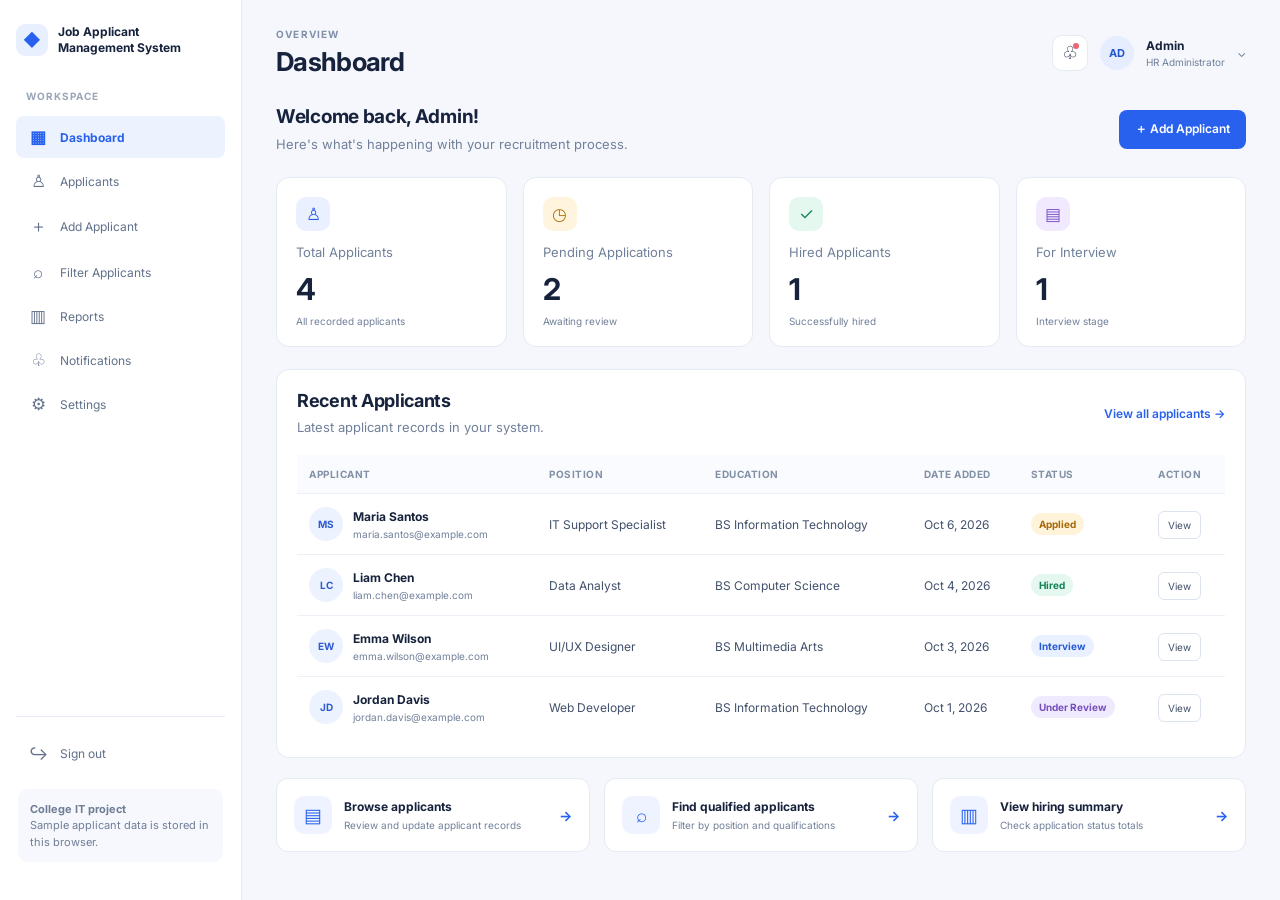
==== index.html @ df303ff5 "Add files via upload" ====
<!DOCTYPE html><html lang="en"><head><meta charset="UTF-8"><meta name="viewport" content="width=device-width, initial-scale=1.0"><title>Dashboard | JAMS</title><link rel="stylesheet" href="styles.css"></head><body data-page="dashboard"><div id="appShell"></div><main class="main"><header class="topbar"><div><span class="eyebrow">OVERVIEW</span><h1>Dashboard</h1></div><div class="top-actions"><a class="icon-btn" href="notifications.html" aria-label="Notifications">♧<span class="dot"></span></a><div class="avatar">AD</div><div><b>Admin</b><small>HR Administrator</small></div><a href="settings.html" class="plain-link">⌄</a></div></header><section class="welcome-row"><div><h2>Welcome back, Admin!</h2><p class="muted">Here's what's happening with your recruitment process.</p></div><a class="btn primary" href="add-applicant.html">＋ Add Applicant</a></section><section class="stats-grid"><article class="stat-card"><span class="stat-icon blue">♙</span><span class="muted">Total Applicants</span><strong id="totalCount">0</strong><small>All recorded applicants</small></article><article class="stat-card"><span class="stat-icon amber">◷</span><span class="muted">Pending Applications</span><strong id="pendingCount">0</strong><small>Awaiting review</small></article><article class="stat-card"><span class="stat-icon green">✓</span><span class="muted">Hired Applicants</span><strong id="hiredCount">0</strong><small>Successfully hired</small></article><article class="stat-card"><span class="stat-icon violet">▤</span><span class="muted">For Interview</span><strong id="interviewCount">0</strong><small>Interview stage</small></article></section><section class="panel"><div class="panel-head"><div><h2>Recent Applicants</h2><p class="muted">Latest applicant records in your system.</p></div><a href="applicants.html" class="text-link">View all applicants →</a></div><div class="table-wrap"><table><thead><tr><th>Applicant</th><th>Position</th><th>Education</th><th>Date Added</th><th>Status</th><th>Action</th></tr></thead><tbody id="recentRows"></tbody></table></div></section><section class="quick-grid"><a class="quick-card" href="applicants.html"><span>▤</span><div><b>Browse applicants</b><small>Review and update applicant records</small></div><strong>→</strong></a><a class="quick-card" href="filter.html"><span>⌕</span><div><b>Find qualified applicants</b><small>Filter by position and qualifications</small></div><strong>→</strong></a><a class="quick-card" href="reports.html"><span>▥</span><div><b>View hiring summary</b><small>Check application status totals</small></div><strong>→</strong></a></section></main><script src="storage.js"></script><script src="sidebar.js"></script><script src="validation.js"></script><script src="script.js"></script></body></html>
---- styles.css ----
@import url('https://fonts.googleapis.com/css2?family=Inter:wght@400;500;600;700;800&display=swap');
:root{--blue:#2861ed;--blue-dark:#1946b8;--ink:#17233c;--muted:#71809a;--line:#e5eaf3;--bg:#f5f7fc;--white:#fff;--green:#14845c;--amber:#a76808;--red:#c43b4d;--sidebar:242px}*{box-sizing:border-box}body{margin:0;font-family:Inter,Arial,sans-serif;color:var(--ink);background:var(--bg);font-size:14px}a{color:inherit;text-decoration:none}button,input,select,textarea{font:inherit}button,a,input,select,textarea{outline-color:#8db1ff}h1,h2,h3,p{margin-top:0}h1{font-size:26px;letter-spacing:-.7px;margin-bottom:0}h2{font-size:18px;letter-spacing:-.3px;margin-bottom:6px}h3{font-size:14px}.muted,small{color:var(--muted)}.muted{font-size:13px;line-height:1.6;margin-bottom:0}.eyebrow{font-size:10px;letter-spacing:1.2px;color:#8290a9;font-weight:700;display:block;margin-bottom:6px}.btn{display:inline-flex;align-items:center;justify-content:center;gap:8px;border:0;border-radius:8px;padding:11px 16px;font-weight:600;font-size:12px;cursor:pointer;white-space:nowrap}.primary{background:var(--blue);color:white}.primary:hover{background:var(--blue-dark)}.secondary{background:#fff;color:#42516c;border:1px solid #dce3ef}.danger{background:#fff0f1;color:#b42336;border:1px solid #ffd3d8}.full{width:100%}.text-link,.center-link{color:var(--blue);font-size:12px;font-weight:600}.plain-link{color:var(--muted)}.form-message{font-size:12px;color:var(--green);min-height:16px;margin:10px 0 0}.tiny{font-size:10px}.sidebar{position:fixed;inset:0 auto 0 0;width:var(--sidebar);background:#fff;border-right:1px solid var(--line);padding:24px 16px;display:flex;flex-direction:column;z-index:5}.brand{display:flex;align-items:center;gap:10px;font-size:12px;line-height:1.35}.brand-mark{display:grid;place-items:center;width:32px;height:32px;border-radius:9px;background:#e8efff;color:var(--blue);font-size:17px}.side-label{font-size:10px;color:#9aa5b8;font-weight:700;letter-spacing:1px;margin:34px 10px 12px}.nav-link{display:flex;align-items:center;gap:12px;padding:11px 12px;border-radius:8px;color:#62718a;font-size:12px;margin:2px 0}.nav-link .nav-icon{font-size:17px;width:20px;text-align:center}.nav-link:hover{background:#f4f7ff}.nav-link.active{background:#edf2ff;color:var(--blue);font-weight:700}.sidebar-bottom{margin-top:auto;border-top:1px solid var(--line);padding-top:14px}.sidebar-note{background:#f6f8fd;border-radius:10px;padding:12px;font-size:11px;color:#6f7d95;line-height:1.5;margin:14px 2px}.main{margin-left:var(--sidebar);padding:28px 34px 44px;max-width:1600px}.topbar{display:flex;justify-content:space-between;align-items:center;margin-bottom:28px}.top-actions{display:flex;align-items:center;gap:12px;font-size:12px}.top-actions small{display:block;font-size:10px;margin-top:3px}.avatar{width:34px;height:34px;display:grid;place-items:center;border-radius:50%;background:#e6edff;color:#2456cf;font-size:11px;font-weight:700}.icon-btn{position:relative;width:36px;height:36px;border:1px solid var(--line);border-radius:10px;display:grid;place-items:center;background:white;font-size:18px}.dot{position:absolute;width:6px;height:6px;border-radius:50%;background:#ee6676;top:7px;right:8px}.welcome-row,.page-intro{display:flex;align-items:center;justify-content:space-between;gap:18px;margin-bottom:22px}.welcome-row h2,.page-intro h2{font-size:19px}.stats-grid{display:grid;grid-template-columns:repeat(4,minmax(0,1fr));gap:16px;margin-bottom:22px}.stat-card{background:white;border:1px solid var(--line);border-radius:13px;padding:19px;min-height:150px;display:flex;flex-direction:column;align-items:flex-start;gap:8px}.stat-card>strong{font-size:30px;letter-spacing:-1px}.stat-card small{font-size:10px}.stat-icon{width:34px;height:34px;border-radius:10px;display:grid;place-items:center;font-size:17px;margin-bottom:3px}.blue{background:#eaf0ff;color:#285ce1}.amber{background:#fff5df;color:#b2760d}.green{background:#e5f8ef;color:#17865d}.violet{background:#f1eaff;color:#7c52c7}.panel{background:#fff;border:1px solid var(--line);border-radius:13px;margin-bottom:20px;padding:20px}.panel-head{display:flex;align-items:center;justify-content:space-between;gap:16px;margin-bottom:18px}.table-wrap{width:100%;overflow:auto}table{border-collapse:collapse;width:100%;min-width:720px}th{text-align:left;font-size:10px;text-transform:uppercase;letter-spacing:.5px;color:#8290a6;font-weight:700;background:#fafbfe}td,th{padding:13px 12px;border-bottom:1px solid #edf0f6;vertical-align:middle}td{font-size:12px;color:#42516b}tbody tr:last-child td{border-bottom:0}.person-cell{display:flex;align-items:center;gap:10px;min-width:150px}.person-avatar{width:34px;height:34px;border-radius:50%;display:grid;place-items:center;background:#edf2ff;color:#2d5bd0;font-size:10px;font-weight:700;flex-shrink:0}.person-cell b{display:block;font-size:12px;color:var(--ink)}.person-cell small{display:block;font-size:10px;margin-top:4px}.pill{display:inline-flex;padding:5px 8px;border-radius:20px;font-size:10px;font-weight:700;font-style:normal;white-space:nowrap}.pill.pending,.pill.applied{background:#fff3d9;color:#a76808}.pill.interview{background:#e9f0ff;color:#275bd4}.pill.hired{background:#e4f8ef;color:#138256}.pill.rejected{background:#ffebee;color:#c23849}.pill.under-review{background:#f0eaff;color:#7750bd}.action-row{display:flex;gap:6px;align-items:center}.small-btn{padding:7px 9px;border-radius:6px;font-size:10px;border:1px solid #dce3ef;background:white;color:#42516b;cursor:pointer}.small-btn:hover{background:#f3f6ff}.small-btn.delete{color:#c23849}.panel-foot{border-top:1px solid #edf0f6;margin-top:4px;padding-top:14px;display:flex;justify-content:space-between;color:var(--muted);font-size:11px}.quick-grid{display:grid;grid-template-columns:repeat(3,1fr);gap:14px}.quick-card{background:white;border:1px solid var(--line);border-radius:12px;padding:17px;display:flex;align-items:center;gap:12px}.quick-card>span{width:38px;height:38px;display:grid;place-items:center;border-radius:10px;background:#eef3ff;color:var(--blue);font-size:19px}.quick-card div{flex:1}.quick-card b,.quick-card small{display:block}.quick-card b{font-size:12px;margin-bottom:5px}.quick-card small{font-size:10px}.quick-card>strong{color:var(--blue)}.toolbar{display:flex;gap:10px;margin-bottom:18px}.toolbar input{flex:1;min-width:180px}.toolbar input,.toolbar select{max-width:260px}input:not([type=checkbox]),select,textarea{width:100%;border:1px solid #dfe5ef;background:white;border-radius:8px;padding:11px 12px;color:#273650;font-size:12px}input::placeholder,textarea::placeholder{color:#9aa6bb}label{display:block;font-size:11px;font-weight:600;color:#4a5871;margin-bottom:8px}input:focus,select:focus,textarea:focus{border-color:#8aabff;box-shadow:0 0 0 3px #edf2ff;outline:0}.form-panel{max-width:1000px}.form-section-title{font-size:12px;font-weight:700;margin:22px 0 14px;padding-bottom:10px;border-bottom:1px solid var(--line)}.form-grid{display:grid;grid-template-columns:repeat(2,minmax(0,1fr));gap:18px 20px}.form-grid>div{min-width:0}.span-2{grid-column:span 2}.form-actions{display:flex;justify-content:flex-end;gap:10px;margin-top:22px;padding-top:18px;border-top:1px solid var(--line)}.breadcrumbs{font-size:11px;color:#8b97aa;margin:-14px 0 20px}.breadcrumbs a{color:var(--blue)}.details-head{display:flex;justify-content:space-between;gap:20px;align-items:flex-start;padding-bottom:20px;border-bottom:1px solid var(--line)}.details-person{display:flex;align-items:center;gap:14px}.details-person .person-avatar{width:58px;height:58px;font-size:16px}.details-person h2{margin-bottom:5px}.details-actions{display:flex;gap:8px}.detail-grid{display:grid;grid-template-columns:repeat(2,minmax(0,1fr));gap:22px;padding-top:20px}.detail-item label{color:#8b97aa;font-size:10px;text-transform:uppercase;letter-spacing:.5px}.detail-item p{font-size:13px;line-height:1.7;white-space:pre-wrap;margin:0}.detail-item.wide{grid-column:span 2}.report-bars{display:grid;gap:17px}.report-bar-head{display:flex;justify-content:space-between;font-size:12px;margin-bottom:7px}.bar-track{height:9px;background:#edf1f8;border-radius:9px;overflow:hidden}.bar-fill{height:100%;background:var(--blue);border-radius:9px;min-width:0}.notification-list{display:grid;gap:12px}.notification-item{display:flex;gap:12px;padding:14px;border:1px solid var(--line);border-radius:10px}.notification-item .stat-icon{flex-shrink:0;margin:0}.notification-item b{font-size:12px}.notification-item p{font-size:11px;line-height:1.5;color:var(--muted);margin:5px 0}.danger-panel{display:flex;align-items:center;justify-content:space-between;gap:20px}.empty-state{text-align:center;padding:32px 15px;color:var(--muted);font-size:12px}.empty-state b{display:block;color:var(--ink);font-size:14px;margin-bottom:6px}.auth-body{min-height:100vh;display:grid;place-items:center;background:#f1f5ff;padding:24px}.auth-layout{width:min(1040px,100%);min-height:650px;background:white;display:grid;grid-template-columns:1fr 1.12fr;box-shadow:0 14px 45px #203f8010}.auth-brand{background:#edf3ff;padding:35px 40px;display:flex;flex-direction:column;position:relative}.brand-copy{margin-top:56px}.brand-copy small{font-size:9px;color:var(--blue);font-weight:700;letter-spacing:1px}.brand-copy h1{font-size:30px;line-height:1.18;color:#173b86;margin:10px 0}.brand-copy p{max-width:310px;color:#6b7e9e;font-size:11px;line-height:1.8}.mini-card{background:white;border-radius:10px;padding:16px;margin-top:24px;box-shadow:0 6px 18px #2b4b8010}.mini-card>strong{font-size:11px;display:block;margin-bottom:12px}.mini-person{display:flex;align-items:center;gap:9px;margin:12px 0}.mini-person>span{width:24px;height:24px;border-radius:50%;background:#edf2ff;color:#2b5cd7;display:grid;place-items:center;font-size:8px;font-weight:700}.mini-person div{flex:1}.mini-person b,.mini-person small{display:block;font-size:9px}.mini-person small{margin-top:3px}.mini-person .pill{font-size:8px;padding:4px 6px}.secure-note{margin-top:auto;font-size:9px;color:#7083a4}.auth-panel{padding:28px 54px;display:flex;flex-direction:column}.auth-top{text-align:right;font-size:9px;color:#8c98ac}.auth-form{width:100%;max-width:390px;margin:auto}.auth-form h2{font-size:25px}.auth-form>p.muted{font-size:11px;margin:8px 0 24px}.auth-form>label{margin-top:15px;font-size:10px}.auth-form input:not([type=checkbox]){padding:12px;font-size:11px}.form-between{display:flex;justify-content:space-between;align-items:center;margin:14px 0 20px;font-size:9px}.form-between a{color:var(--blue)}.check-label{display:flex;align-items:center;gap:6px;margin:0;font-weight:400;font-size:9px;color:#75839a}.check-label input{margin:0}.case-note{background:#f7f9fd;padding:13px;border-radius:8px;margin-top:18px}.case-note b{font-size:9px}.case-note p{font-size:9px;color:#75839a;line-height:1.6;margin:5px 0 0}.center-link{display:block;text-align:center;margin-top:18px;font-size:9px}.auth-panel footer{text-align:center;color:#9ba5b5;font-size:9px}.recovery-card{background:white;border:1px solid var(--line);border-radius:15px;padding:34px;width:min(440px,100%);box-shadow:0 15px 40px #223e7a10}.recovery-icon{margin:35px 0 18px;width:44px;height:44px}.recovery-card h1{font-size:25px;margin-bottom:10px}.recovery-card form{margin-top:25px}.recovery-card form label{margin-top:16px}.recovery-card form button{margin-top:16px}.recovery-card .brand{margin-bottom:20px}@media(max-width:1000px){:root{--sidebar:205px}.main{padding:24px 20px}.stats-grid{grid-template-columns:repeat(2,minmax(0,1fr))}.quick-grid{grid-template-columns:1fr}.auth-panel{padding:28px}.auth-brand{padding:30px}.brand-copy h1{font-size:26px}}@media(max-width:700px){:root{--sidebar:0px}.sidebar{position:static;width:auto;height:auto;padding:12px;display:block}.sidebar .brand{margin:0 5px 10px}.sidebar .side-label,.sidebar .sidebar-bottom,.sidebar-note{display:none}.sidebar nav{display:flex;overflow:auto;gap:4px}.nav-link{white-space:nowrap;padding:9px}.nav-link .nav-icon{display:none}.main{margin:0;padding:20px 12px}.topbar{margin-bottom:22px}.topbar h1{font-size:22px}.top-actions{gap:8px}.welcome-row,.page-intro{align-items:flex-start;flex-direction:column}.stats-grid{gap:10px}.stat-card{padding:14px;min-height:130px}.stat-card>strong{font-size:25px}.toolbar{flex-wrap:wrap}.toolbar input,.toolbar select{max-width:none;width:100%}.form-grid,.detail-grid{grid-template-columns:1fr}.span-2,.detail-item.wide{grid-column:span 1}.panel{padding:14px}.auth-layout{grid-template-columns:1fr}.auth-brand{display:none}.auth-panel{min-height:620px;padding:24px}.auth-form{margin:60px auto}.danger-panel{align-items:flex-start;flex-direction:column}.details-head{flex-direction:column}.details-actions{flex-wrap:wrap}}
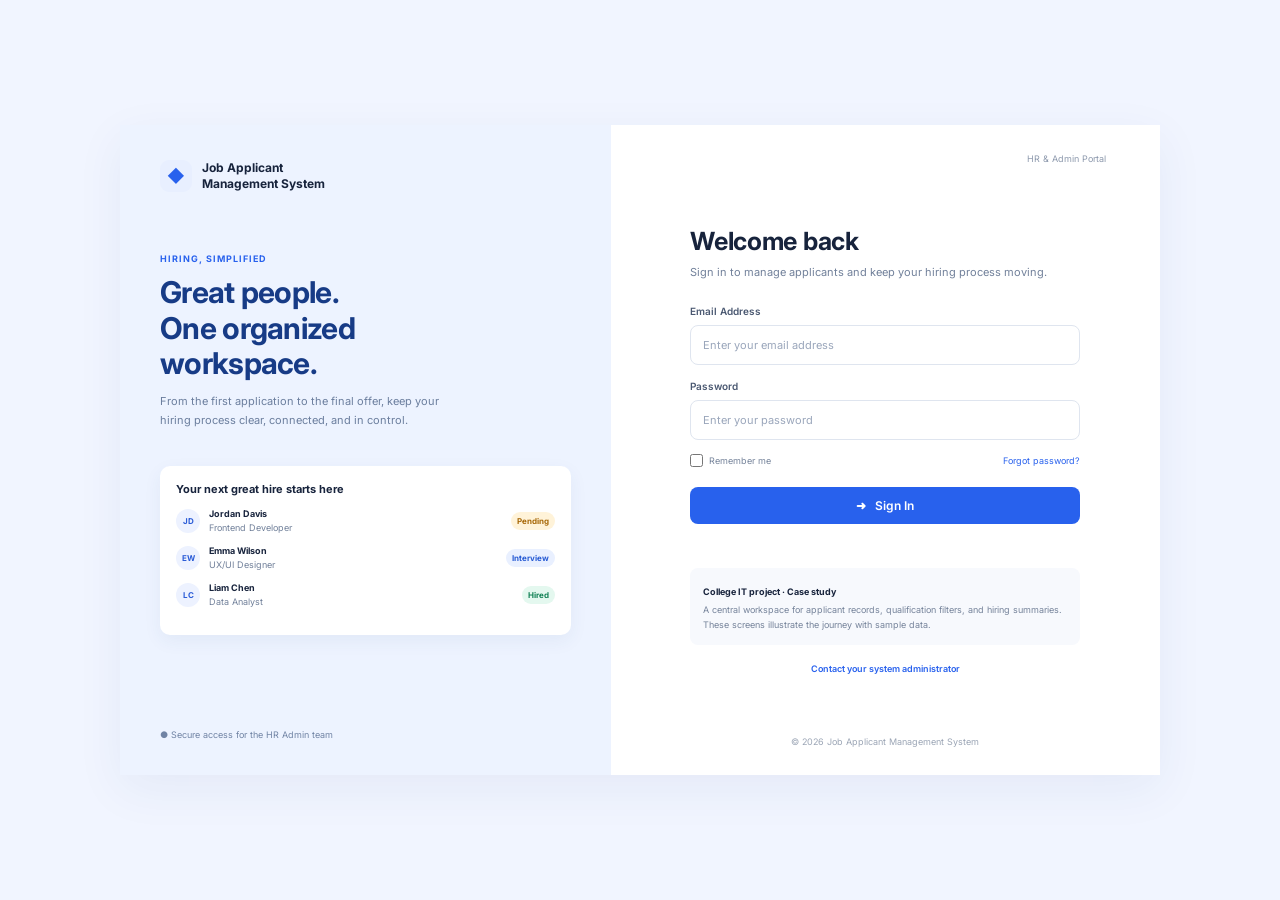
==== commit ab658c39: "Update index.html" ====
--- a/index.html
+++ b/index.html
@@ -1 +1,16 @@
-<!DOCTYPE html><html lang="en"><head><meta charset="UTF-8"><meta name="viewport" content="width=device-width, initial-scale=1.0"><title>Dashboard | JAMS</title><link rel="stylesheet" href="styles.css"></head><body data-page="dashboard"><div id="appShell"></div><main class="main"><header class="topbar"><div><span class="eyebrow">OVERVIEW</span><h1>Dashboard</h1></div><div class="top-actions"><a class="icon-btn" href="notifications.html" aria-label="Notifications">♧<span class="dot"></span></a><div class="avatar">AD</div><div><b>Admin</b><small>HR Administrator</small></div><a href="settings.html" class="plain-link">⌄</a></div></header><section class="welcome-row"><div><h2>Welcome back, Admin!</h2><p class="muted">Here's what's happening with your recruitment process.</p></div><a class="btn primary" href="add-applicant.html">＋ Add Applicant</a></section><section class="stats-grid"><article class="stat-card"><span class="stat-icon blue">♙</span><span class="muted">Total Applicants</span><strong id="totalCount">0</strong><small>All recorded applicants</small></article><article class="stat-card"><span class="stat-icon amber">◷</span><span class="muted">Pending Applications</span><strong id="pendingCount">0</strong><small>Awaiting review</small></article><article class="stat-card"><span class="stat-icon green">✓</span><span class="muted">Hired Applicants</span><strong id="hiredCount">0</strong><small>Successfully hired</small></article><article class="stat-card"><span class="stat-icon violet">▤</span><span class="muted">For Interview</span><strong id="interviewCount">0</strong><small>Interview stage</small></article></section><section class="panel"><div class="panel-head"><div><h2>Recent Applicants</h2><p class="muted">Latest applicant records in your system.</p></div><a href="applicants.html" class="text-link">View all applicants →</a></div><div class="table-wrap"><table><thead><tr><th>Applicant</th><th>Position</th><th>Education</th><th>Date Added</th><th>Status</th><th>Action</th></tr></thead><tbody id="recentRows"></tbody></table></div></section><section class="quick-grid"><a class="quick-card" href="applicants.html"><span>▤</span><div><b>Browse applicants</b><small>Review and update applicant records</small></div><strong>→</strong></a><a class="quick-card" href="filter.html"><span>⌕</span><div><b>Find qualified applicants</b><small>Filter by position and qualifications</small></div><strong>→</strong></a><a class="quick-card" href="reports.html"><span>▥</span><div><b>View hiring summary</b><small>Check application status totals</small></div><strong>→</strong></a></section></main><script src="storage.js"></script><script src="sidebar.js"></script><script src="validation.js"></script><script src="script.js"></script></body></html>+
+<!DOCTYPE html>
+<html lang="en">
+<head>
+    <meta charset="UTF-8">
+    <meta name="viewport" content="width=device-width, initial-scale=1.0">
+    <title>Job Applicant Management System</title>
+    <meta http-equiv="refresh" content="0; url=login.html">
+</head>
+<body>
+    <p>Redirecting to login...</p>
+    <script>
+        window.location.replace("login.html");
+    </script>
+</body>
+</html>
